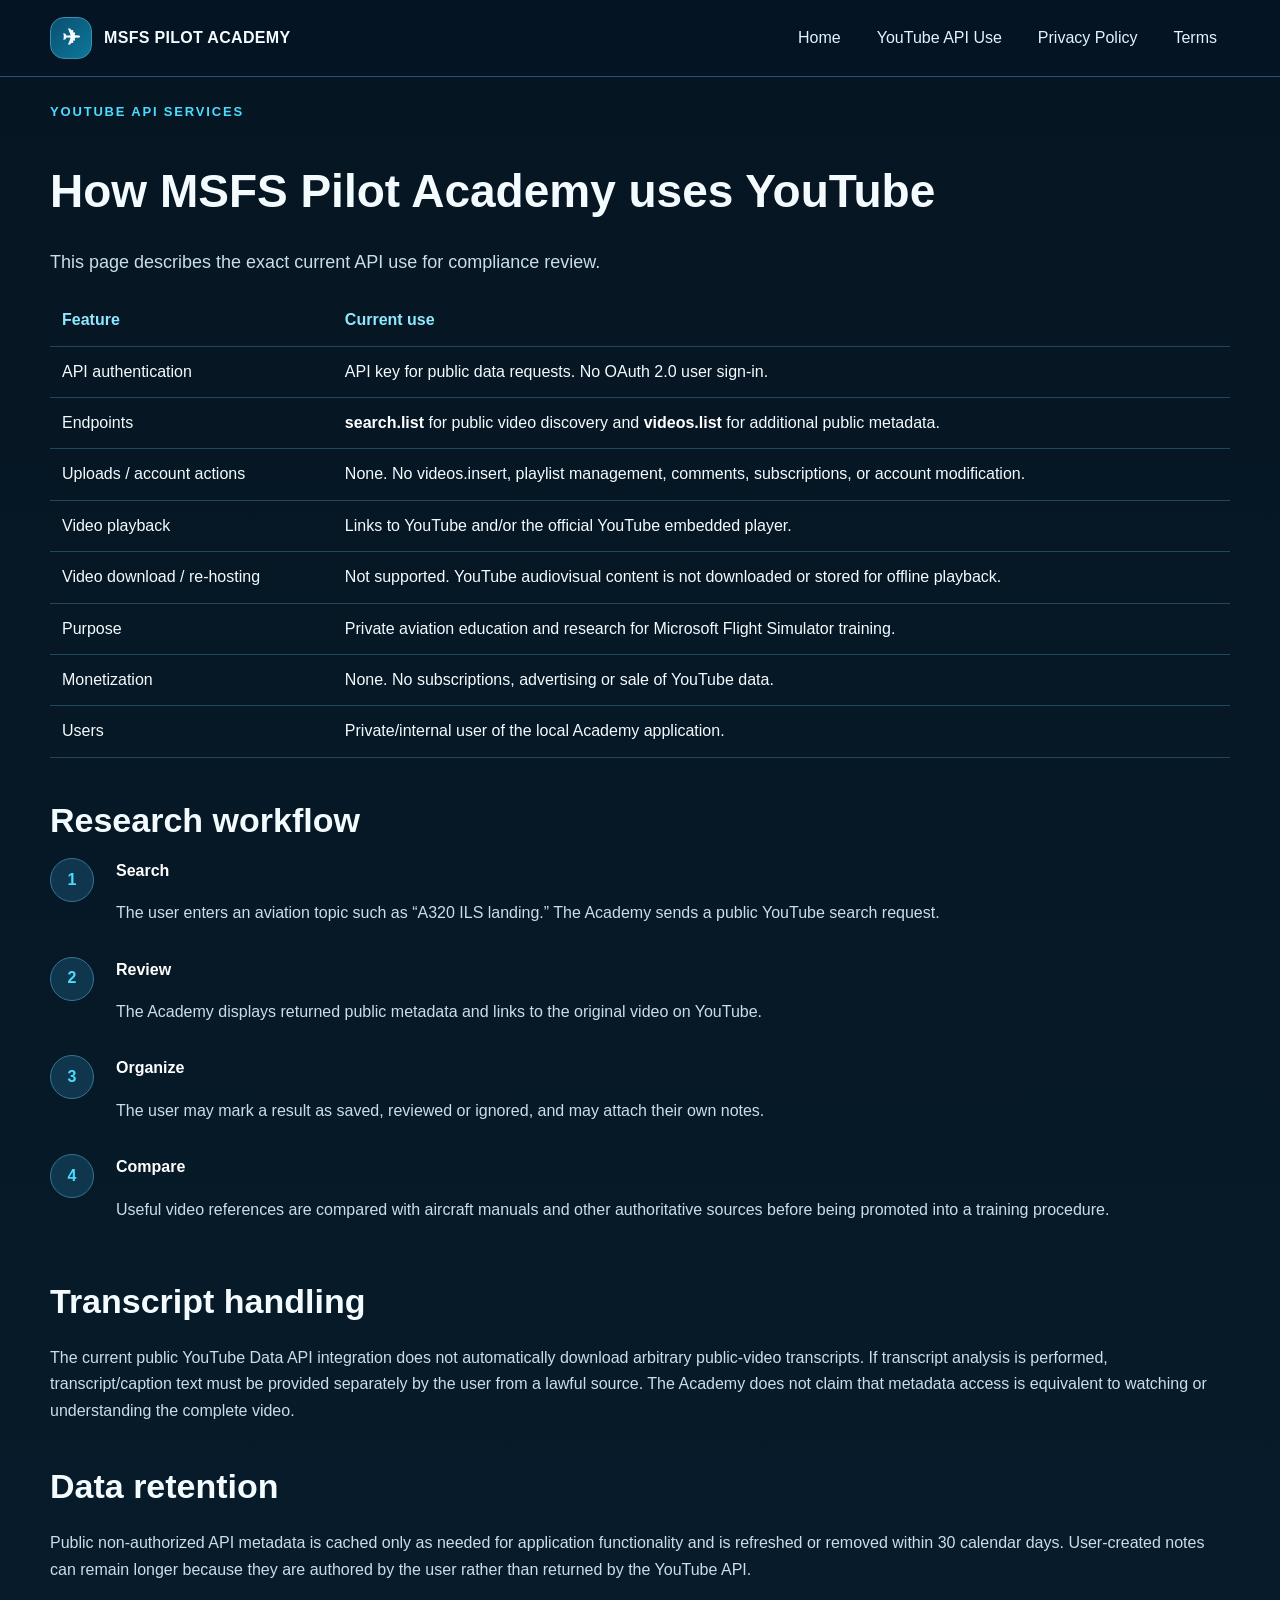
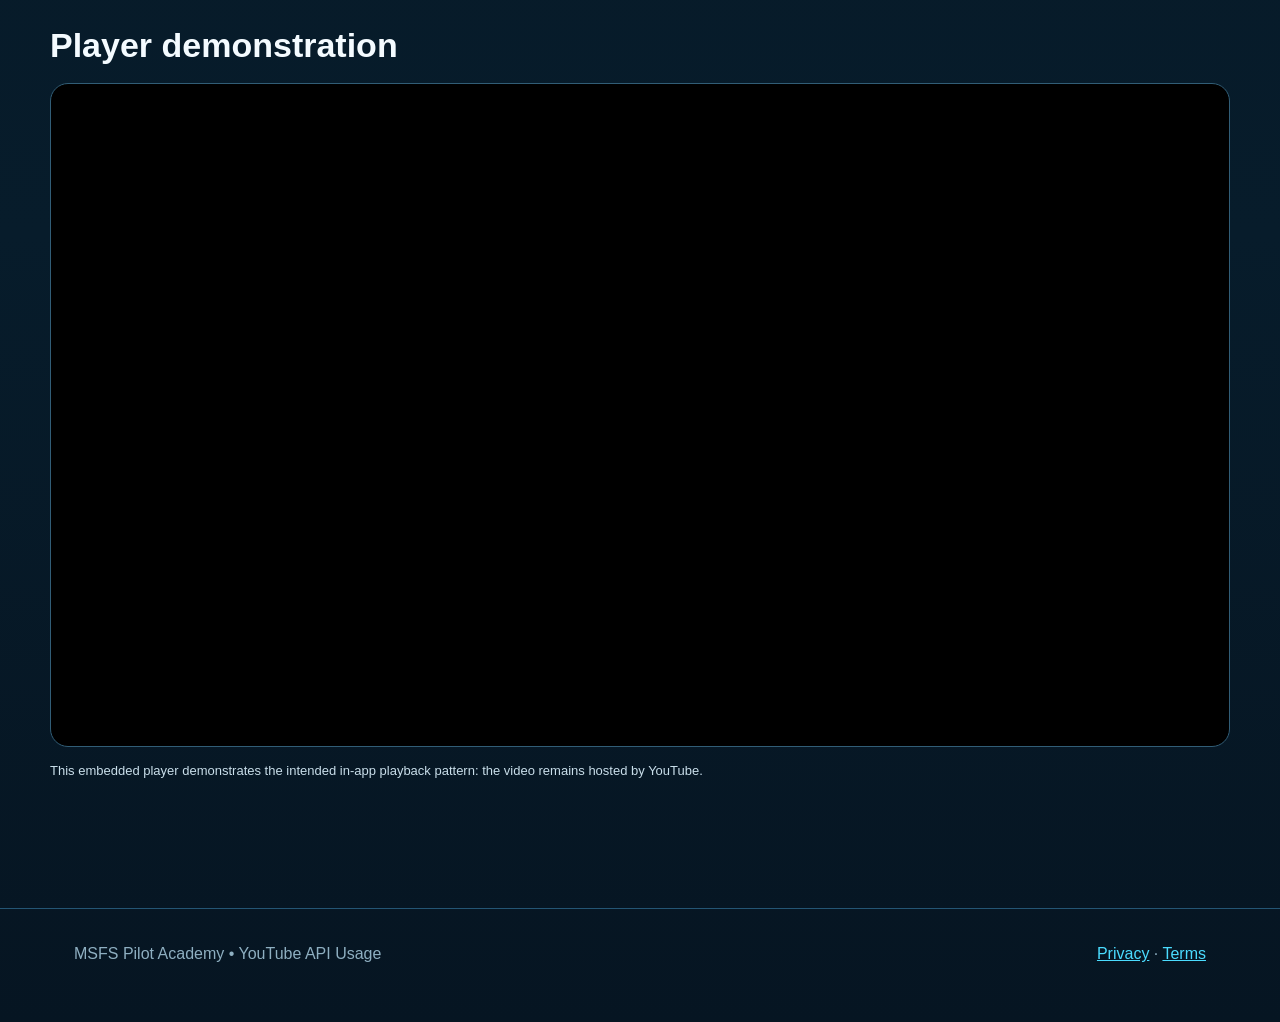
==== api-usage.html @ b1ee17ab "Initial MSFS Pilot Academy compliance site" ====
<!doctype html><html lang="en"><head><meta charset="utf-8"><meta name="viewport" content="width=device-width,initial-scale=1"><title>YouTube API Usage - MSFS Pilot Academy</title><link rel="stylesheet" href="assets/style.css"></head><body>
<header class="topbar"><div class="wrap nav"><div class="brand"><div class="brandmark">✈</div><div>MSFS PILOT ACADEMY</div></div><nav class="navlinks"><a href="index.html">Home</a><a href="api-usage.html">YouTube API Use</a><a href="privacy.html">Privacy Policy</a><a href="terms.html">Terms</a></nav></div></header>
<main class="legal"><div class="wrap section"><div class="eyebrow">YouTube API Services</div><h1>How MSFS Pilot Academy uses YouTube</h1><p class="sectionLead">This page describes the exact current API use for compliance review.</p>
<table class="table"><tr><th>Feature</th><th>Current use</th></tr><tr><td>API authentication</td><td>API key for public data requests. No OAuth 2.0 user sign-in.</td></tr><tr><td>Endpoints</td><td><strong>search.list</strong> for public video discovery and <strong>videos.list</strong> for additional public metadata.</td></tr><tr><td>Uploads / account actions</td><td>None. No videos.insert, playlist management, comments, subscriptions, or account modification.</td></tr><tr><td>Video playback</td><td>Links to YouTube and/or the official YouTube embedded player.</td></tr><tr><td>Video download / re-hosting</td><td>Not supported. YouTube audiovisual content is not downloaded or stored for offline playback.</td></tr><tr><td>Purpose</td><td>Private aviation education and research for Microsoft Flight Simulator training.</td></tr><tr><td>Monetization</td><td>None. No subscriptions, advertising or sale of YouTube data.</td></tr><tr><td>Users</td><td>Private/internal user of the local Academy application.</td></tr></table>
<h2>Research workflow</h2><div class="steps"><div class="step"><div><strong>Search</strong><p>The user enters an aviation topic such as “A320 ILS landing.” The Academy sends a public YouTube search request.</p></div></div><div class="step"><div><strong>Review</strong><p>The Academy displays returned public metadata and links to the original video on YouTube.</p></div></div><div class="step"><div><strong>Organize</strong><p>The user may mark a result as saved, reviewed or ignored, and may attach their own notes.</p></div></div><div class="step"><div><strong>Compare</strong><p>Useful video references are compared with aircraft manuals and other authoritative sources before being promoted into a training procedure.</p></div></div></div>
<h2>Transcript handling</h2><p>The current public YouTube Data API integration does not automatically download arbitrary public-video transcripts. If transcript analysis is performed, transcript/caption text must be provided separately by the user from a lawful source. The Academy does not claim that metadata access is equivalent to watching or understanding the complete video.</p>
<h2>Data retention</h2><p>Public non-authorized API metadata is cached only as needed for application functionality and is refreshed or removed within 30 calendar days. User-created notes can remain longer because they are authored by the user rather than returned by the YouTube API.</p>
<h2>Player demonstration</h2><div class="playerWrap"><iframe src="https://www.youtube-nocookie.com/embed/p3xp-SnZDoY" title="YouTube embedded player demonstration" allow="accelerometer; autoplay; clipboard-write; encrypted-media; gyroscope; picture-in-picture; web-share" allowfullscreen></iframe></div><p class="small">This embedded player demonstrates the intended in-app playback pattern: the video remains hosted by YouTube.</p>
</div></main><footer class="footer"><div class="wrap footerGrid"><div>MSFS Pilot Academy • YouTube API Usage</div><div><a href="privacy.html">Privacy</a> · <a href="terms.html">Terms</a></div></div></footer></body></html>
---- assets/style.css ----
:root{--bg:#061522;--panel:#0b2638;--panel2:#0e3148;--line:#245574;--text:#f4fbff;--muted:#a8c4d6;--cyan:#4bdcff;--green:#72e6aa;--gold:#ffd36d;--danger:#ff9d88}
*{box-sizing:border-box}html{scroll-behavior:smooth}body{margin:0;background:linear-gradient(180deg,#061522,#071c2b 70%,#061522);color:var(--text);font-family:Segoe UI,Arial,sans-serif;line-height:1.65}a{color:var(--cyan)}.wrap{max-width:1180px;margin:auto;padding:0 24px}.topbar{position:sticky;top:0;z-index:20;background:rgba(6,21,34,.94);backdrop-filter:blur(10px);border-bottom:1px solid var(--line)}.nav{display:flex;align-items:center;justify-content:space-between;gap:18px;padding:16px 0}.brand{display:flex;align-items:center;gap:12px;font-weight:800;letter-spacing:.02em}.brandmark{width:42px;height:42px;border-radius:14px;background:linear-gradient(135deg,#0b4f70,#0d789b);display:grid;place-items:center;border:1px solid #3b90b2;font-size:22px}.navlinks{display:flex;gap:10px;flex-wrap:wrap}.navlinks a{color:#dff5ff;text-decoration:none;padding:8px 12px;border-radius:999px;border:1px solid transparent}.navlinks a:hover{border-color:var(--line);background:#0b2638}.hero{padding:84px 0 48px}.heroGrid{display:grid;grid-template-columns:1.15fr .85fr;gap:32px;align-items:center}.eyebrow{color:var(--cyan);font-size:13px;letter-spacing:.14em;text-transform:uppercase;font-weight:800}.hero h1{font-size:clamp(42px,6vw,72px);line-height:1.03;margin:10px 0 18px}.hero p{font-size:20px;color:#c9deea;max-width:760px}.badges{display:flex;gap:10px;flex-wrap:wrap;margin-top:22px}.badge{padding:8px 12px;border:1px solid var(--line);border-radius:999px;background:#0b2638;color:#dff5ff;font-size:13px}.badge.good{border-color:#2d7757;background:#0d3226;color:#aef1cf}.card{background:linear-gradient(180deg,var(--panel),#0a2233);border:1px solid var(--line);border-radius:22px;padding:24px;box-shadow:0 18px 60px rgba(0,0,0,.18)}.grid3{display:grid;grid-template-columns:repeat(3,1fr);gap:18px}.section{padding:24px 0 54px}.section h2{font-size:34px;margin:0 0 10px}.sectionLead{color:var(--muted);font-size:18px;max-width:850px}.card h3{margin-top:0}.card p,.card li{color:#c7dce8}.steps{counter-reset:step;display:grid;gap:14px}.step{display:grid;grid-template-columns:52px 1fr;gap:14px;align-items:start}.step:before{counter-increment:step;content:counter(step);width:42px;height:42px;border-radius:50%;display:grid;place-items:center;background:#10364d;border:1px solid #347695;color:var(--cyan);font-weight:900}.ytBox{padding:18px;border-radius:18px;background:#0a2030;border:1px solid #2d5974}.playerWrap{aspect-ratio:16/9;border-radius:18px;overflow:hidden;border:1px solid #315d76;background:#000}.playerWrap iframe{width:100%;height:100%;border:0}.notice{border-left:4px solid var(--gold);background:#2c2412;padding:14px 16px;border-radius:12px;color:#ffefbd}.goodbox{border-left-color:var(--green);background:#0d2f24}.footer{margin-top:60px;border-top:1px solid var(--line);padding:32px 0 54px;color:#8eafc1}.footerGrid{display:flex;justify-content:space-between;gap:20px;flex-wrap:wrap}.legal h1{font-size:46px;margin-bottom:8px}.legal h2{margin-top:34px}.legal p,.legal li{color:#c9deea}.legal strong{color:#fff}.toc{display:grid;gap:8px;padding:16px 18px;background:#0b2638;border:1px solid var(--line);border-radius:18px}.toc a{text-decoration:none}.table{width:100%;border-collapse:collapse}.table th,.table td{padding:12px;border-bottom:1px solid #21475f;text-align:left;vertical-align:top}.table th{color:#8ee8ff}.small{font-size:13px;color:#8eafc1}.placeholder{display:inline-block;background:#3a2416;color:#ffd8a8;border:1px solid #845a33;border-radius:8px;padding:2px 8px;font-weight:700}.button{display:inline-block;text-decoration:none;color:#061522;background:var(--cyan);padding:11px 16px;border-radius:12px;font-weight:800;margin-right:10px}.button.secondary{color:#e9f8ff;background:#102f43;border:1px solid #2b6482}.ytbrand{display:flex;gap:12px;align-items:center;padding:14px 16px;background:#fff;color:#111;border-radius:14px;width:max-content;max-width:100%}.play{width:38px;height:27px;border-radius:7px;background:#ff0033;position:relative}.play:after{content:"";position:absolute;left:15px;top:7px;border-left:12px solid white;border-top:7px solid transparent;border-bottom:7px solid transparent}.ytbrand b{font-family:Arial,sans-serif;font-size:20px}.checklist li{margin:8px 0}@media(max-width:850px){.heroGrid,.grid3{grid-template-columns:1fr}.nav{align-items:flex-start;flex-direction:column}.hero{padding-top:46px}.hero h1{font-size:46px}}
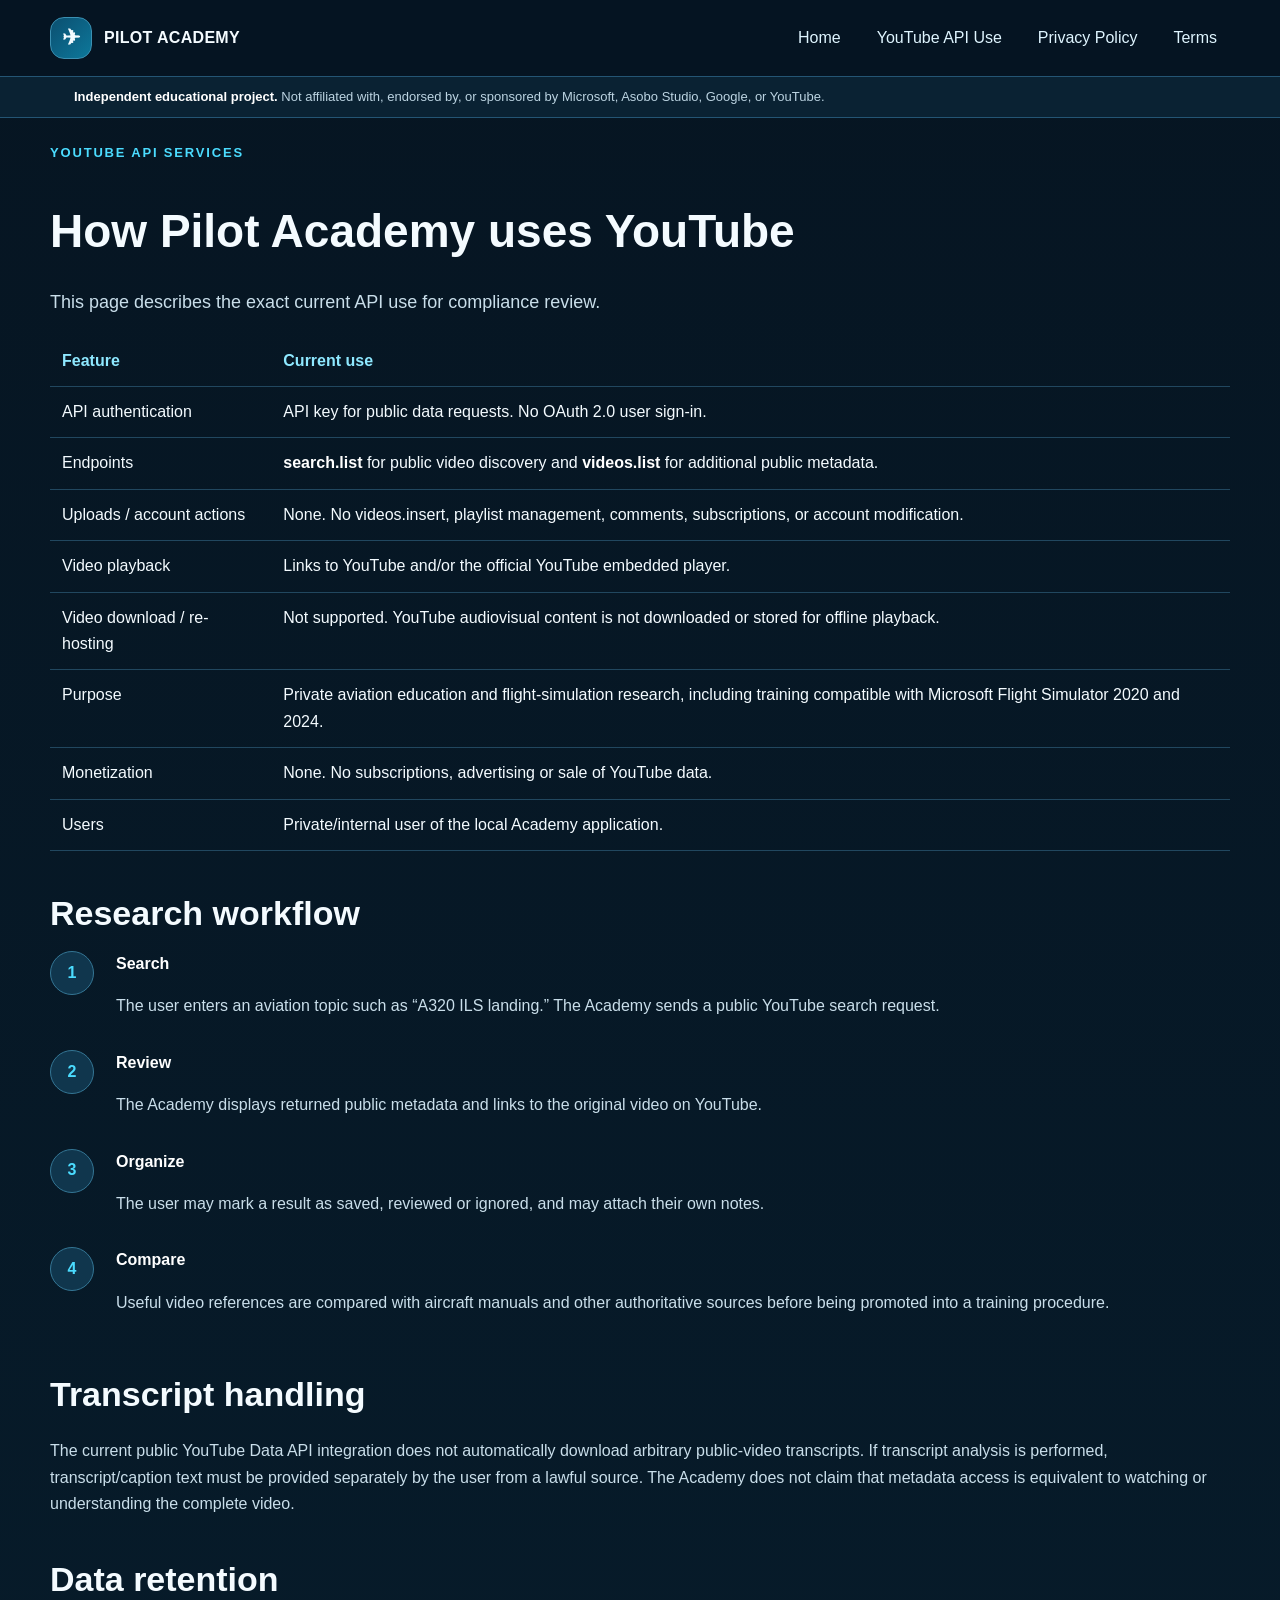
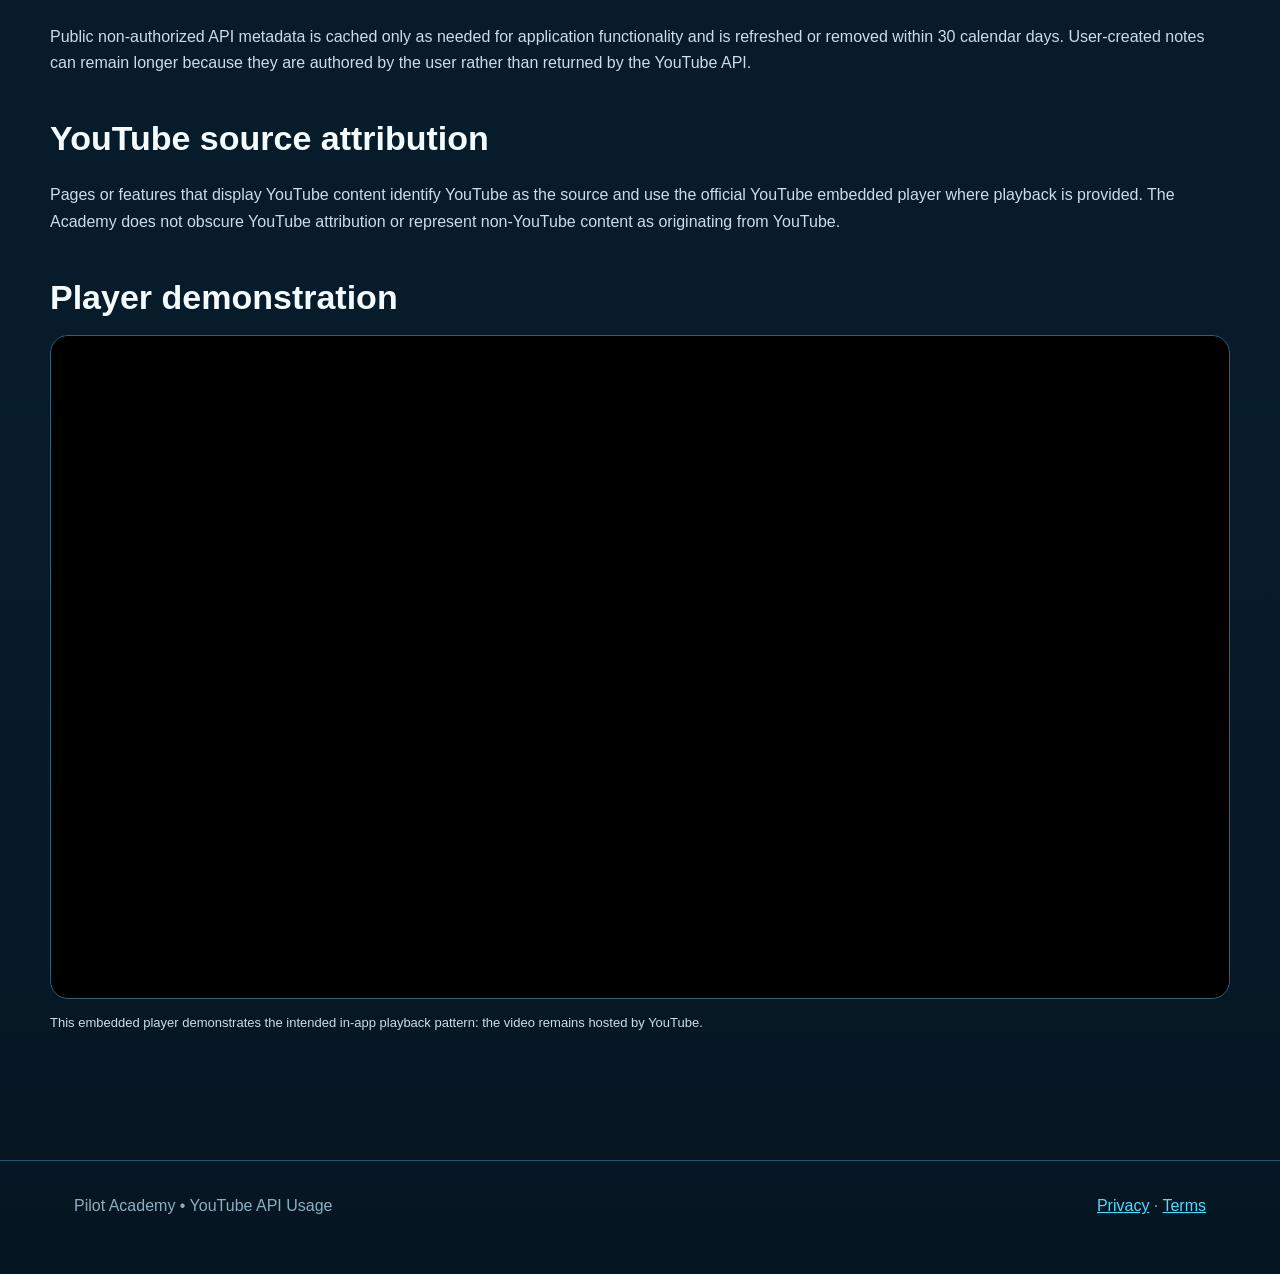
==== commit a142d383: "Pilot_Academy_Compliance_Site_v1_1" ====
--- a/api-usage.html
+++ b/api-usage.html
@@ -1,9 +1,11 @@
-<!doctype html><html lang="en"><head><meta charset="utf-8"><meta name="viewport" content="width=device-width,initial-scale=1"><title>YouTube API Usage - MSFS Pilot Academy</title><link rel="stylesheet" href="assets/style.css"></head><body>
-<header class="topbar"><div class="wrap nav"><div class="brand"><div class="brandmark">✈</div><div>MSFS PILOT ACADEMY</div></div><nav class="navlinks"><a href="index.html">Home</a><a href="api-usage.html">YouTube API Use</a><a href="privacy.html">Privacy Policy</a><a href="terms.html">Terms</a></nav></div></header>
-<main class="legal"><div class="wrap section"><div class="eyebrow">YouTube API Services</div><h1>How MSFS Pilot Academy uses YouTube</h1><p class="sectionLead">This page describes the exact current API use for compliance review.</p>
-<table class="table"><tr><th>Feature</th><th>Current use</th></tr><tr><td>API authentication</td><td>API key for public data requests. No OAuth 2.0 user sign-in.</td></tr><tr><td>Endpoints</td><td><strong>search.list</strong> for public video discovery and <strong>videos.list</strong> for additional public metadata.</td></tr><tr><td>Uploads / account actions</td><td>None. No videos.insert, playlist management, comments, subscriptions, or account modification.</td></tr><tr><td>Video playback</td><td>Links to YouTube and/or the official YouTube embedded player.</td></tr><tr><td>Video download / re-hosting</td><td>Not supported. YouTube audiovisual content is not downloaded or stored for offline playback.</td></tr><tr><td>Purpose</td><td>Private aviation education and research for Microsoft Flight Simulator training.</td></tr><tr><td>Monetization</td><td>None. No subscriptions, advertising or sale of YouTube data.</td></tr><tr><td>Users</td><td>Private/internal user of the local Academy application.</td></tr></table>
+<!doctype html><html lang="en"><head><meta charset="utf-8"><meta name="viewport" content="width=device-width,initial-scale=1"><title>YouTube API Usage - Pilot Academy</title><link rel="stylesheet" href="assets/style.css"></head><body>
+<header class="topbar"><div class="wrap nav"><div class="brand"><div class="brandmark">✈</div><div>PILOT ACADEMY</div></div><nav class="navlinks"><a href="index.html">Home</a><a href="api-usage.html">YouTube API Use</a><a href="privacy.html">Privacy Policy</a><a href="terms.html">Terms</a></nav></div></header>
+<div class="legalStrip"><div class="wrap"><strong>Independent educational project.</strong> Not affiliated with, endorsed by, or sponsored by Microsoft, Asobo Studio, Google, or YouTube.</div></div>
+<main class="legal"><div class="wrap section"><div class="eyebrow">YouTube API Services</div><h1>How Pilot Academy uses YouTube</h1><p class="sectionLead">This page describes the exact current API use for compliance review.</p>
+<table class="table"><tr><th>Feature</th><th>Current use</th></tr><tr><td>API authentication</td><td>API key for public data requests. No OAuth 2.0 user sign-in.</td></tr><tr><td>Endpoints</td><td><strong>search.list</strong> for public video discovery and <strong>videos.list</strong> for additional public metadata.</td></tr><tr><td>Uploads / account actions</td><td>None. No videos.insert, playlist management, comments, subscriptions, or account modification.</td></tr><tr><td>Video playback</td><td>Links to YouTube and/or the official YouTube embedded player.</td></tr><tr><td>Video download / re-hosting</td><td>Not supported. YouTube audiovisual content is not downloaded or stored for offline playback.</td></tr><tr><td>Purpose</td><td>Private aviation education and flight-simulation research, including training compatible with Microsoft Flight Simulator 2020 and 2024.</td></tr><tr><td>Monetization</td><td>None. No subscriptions, advertising or sale of YouTube data.</td></tr><tr><td>Users</td><td>Private/internal user of the local Academy application.</td></tr></table>
 <h2>Research workflow</h2><div class="steps"><div class="step"><div><strong>Search</strong><p>The user enters an aviation topic such as “A320 ILS landing.” The Academy sends a public YouTube search request.</p></div></div><div class="step"><div><strong>Review</strong><p>The Academy displays returned public metadata and links to the original video on YouTube.</p></div></div><div class="step"><div><strong>Organize</strong><p>The user may mark a result as saved, reviewed or ignored, and may attach their own notes.</p></div></div><div class="step"><div><strong>Compare</strong><p>Useful video references are compared with aircraft manuals and other authoritative sources before being promoted into a training procedure.</p></div></div></div>
 <h2>Transcript handling</h2><p>The current public YouTube Data API integration does not automatically download arbitrary public-video transcripts. If transcript analysis is performed, transcript/caption text must be provided separately by the user from a lawful source. The Academy does not claim that metadata access is equivalent to watching or understanding the complete video.</p>
 <h2>Data retention</h2><p>Public non-authorized API metadata is cached only as needed for application functionality and is refreshed or removed within 30 calendar days. User-created notes can remain longer because they are authored by the user rather than returned by the YouTube API.</p>
+<h2>YouTube source attribution</h2><p>Pages or features that display YouTube content identify YouTube as the source and use the official YouTube embedded player where playback is provided. The Academy does not obscure YouTube attribution or represent non-YouTube content as originating from YouTube.</p>
 <h2>Player demonstration</h2><div class="playerWrap"><iframe src="https://www.youtube-nocookie.com/embed/p3xp-SnZDoY" title="YouTube embedded player demonstration" allow="accelerometer; autoplay; clipboard-write; encrypted-media; gyroscope; picture-in-picture; web-share" allowfullscreen></iframe></div><p class="small">This embedded player demonstrates the intended in-app playback pattern: the video remains hosted by YouTube.</p>
-</div></main><footer class="footer"><div class="wrap footerGrid"><div>MSFS Pilot Academy • YouTube API Usage</div><div><a href="privacy.html">Privacy</a> · <a href="terms.html">Terms</a></div></div></footer></body></html>
+</div></main><footer class="footer"><div class="wrap footerGrid"><div>Pilot Academy • YouTube API Usage</div><div><a href="privacy.html">Privacy</a> · <a href="terms.html">Terms</a></div></div></footer></body></html>
--- a/assets/style.css
+++ b/assets/style.css
@@ -1,2 +1,3 @@
 :root{--bg:#061522;--panel:#0b2638;--panel2:#0e3148;--line:#245574;--text:#f4fbff;--muted:#a8c4d6;--cyan:#4bdcff;--green:#72e6aa;--gold:#ffd36d;--danger:#ff9d88}
 *{box-sizing:border-box}html{scroll-behavior:smooth}body{margin:0;background:linear-gradient(180deg,#061522,#071c2b 70%,#061522);color:var(--text);font-family:Segoe UI,Arial,sans-serif;line-height:1.65}a{color:var(--cyan)}.wrap{max-width:1180px;margin:auto;padding:0 24px}.topbar{position:sticky;top:0;z-index:20;background:rgba(6,21,34,.94);backdrop-filter:blur(10px);border-bottom:1px solid var(--line)}.nav{display:flex;align-items:center;justify-content:space-between;gap:18px;padding:16px 0}.brand{display:flex;align-items:center;gap:12px;font-weight:800;letter-spacing:.02em}.brandmark{width:42px;height:42px;border-radius:14px;background:linear-gradient(135deg,#0b4f70,#0d789b);display:grid;place-items:center;border:1px solid #3b90b2;font-size:22px}.navlinks{display:flex;gap:10px;flex-wrap:wrap}.navlinks a{color:#dff5ff;text-decoration:none;padding:8px 12px;border-radius:999px;border:1px solid transparent}.navlinks a:hover{border-color:var(--line);background:#0b2638}.hero{padding:84px 0 48px}.heroGrid{display:grid;grid-template-columns:1.15fr .85fr;gap:32px;align-items:center}.eyebrow{color:var(--cyan);font-size:13px;letter-spacing:.14em;text-transform:uppercase;font-weight:800}.hero h1{font-size:clamp(42px,6vw,72px);line-height:1.03;margin:10px 0 18px}.hero p{font-size:20px;color:#c9deea;max-width:760px}.badges{display:flex;gap:10px;flex-wrap:wrap;margin-top:22px}.badge{padding:8px 12px;border:1px solid var(--line);border-radius:999px;background:#0b2638;color:#dff5ff;font-size:13px}.badge.good{border-color:#2d7757;background:#0d3226;color:#aef1cf}.card{background:linear-gradient(180deg,var(--panel),#0a2233);border:1px solid var(--line);border-radius:22px;padding:24px;box-shadow:0 18px 60px rgba(0,0,0,.18)}.grid3{display:grid;grid-template-columns:repeat(3,1fr);gap:18px}.section{padding:24px 0 54px}.section h2{font-size:34px;margin:0 0 10px}.sectionLead{color:var(--muted);font-size:18px;max-width:850px}.card h3{margin-top:0}.card p,.card li{color:#c7dce8}.steps{counter-reset:step;display:grid;gap:14px}.step{display:grid;grid-template-columns:52px 1fr;gap:14px;align-items:start}.step:before{counter-increment:step;content:counter(step);width:42px;height:42px;border-radius:50%;display:grid;place-items:center;background:#10364d;border:1px solid #347695;color:var(--cyan);font-weight:900}.ytBox{padding:18px;border-radius:18px;background:#0a2030;border:1px solid #2d5974}.playerWrap{aspect-ratio:16/9;border-radius:18px;overflow:hidden;border:1px solid #315d76;background:#000}.playerWrap iframe{width:100%;height:100%;border:0}.notice{border-left:4px solid var(--gold);background:#2c2412;padding:14px 16px;border-radius:12px;color:#ffefbd}.goodbox{border-left-color:var(--green);background:#0d2f24}.footer{margin-top:60px;border-top:1px solid var(--line);padding:32px 0 54px;color:#8eafc1}.footerGrid{display:flex;justify-content:space-between;gap:20px;flex-wrap:wrap}.legal h1{font-size:46px;margin-bottom:8px}.legal h2{margin-top:34px}.legal p,.legal li{color:#c9deea}.legal strong{color:#fff}.toc{display:grid;gap:8px;padding:16px 18px;background:#0b2638;border:1px solid var(--line);border-radius:18px}.toc a{text-decoration:none}.table{width:100%;border-collapse:collapse}.table th,.table td{padding:12px;border-bottom:1px solid #21475f;text-align:left;vertical-align:top}.table th{color:#8ee8ff}.small{font-size:13px;color:#8eafc1}.placeholder{display:inline-block;background:#3a2416;color:#ffd8a8;border:1px solid #845a33;border-radius:8px;padding:2px 8px;font-weight:700}.button{display:inline-block;text-decoration:none;color:#061522;background:var(--cyan);padding:11px 16px;border-radius:12px;font-weight:800;margin-right:10px}.button.secondary{color:#e9f8ff;background:#102f43;border:1px solid #2b6482}.ytbrand{display:flex;gap:12px;align-items:center;padding:14px 16px;background:#fff;color:#111;border-radius:14px;width:max-content;max-width:100%}.play{width:38px;height:27px;border-radius:7px;background:#ff0033;position:relative}.play:after{content:"";position:absolute;left:15px;top:7px;border-left:12px solid white;border-top:7px solid transparent;border-bottom:7px solid transparent}.ytbrand b{font-family:Arial,sans-serif;font-size:20px}.checklist li{margin:8px 0}@media(max-width:850px){.heroGrid,.grid3{grid-template-columns:1fr}.nav{align-items:flex-start;flex-direction:column}.hero{padding-top:46px}.hero h1{font-size:46px}}
+.legalStrip{background:#0a2233;border-bottom:1px solid var(--line);color:#bcd4e2;font-size:13px;padding:9px 0}.legalStrip strong{color:#fff}
